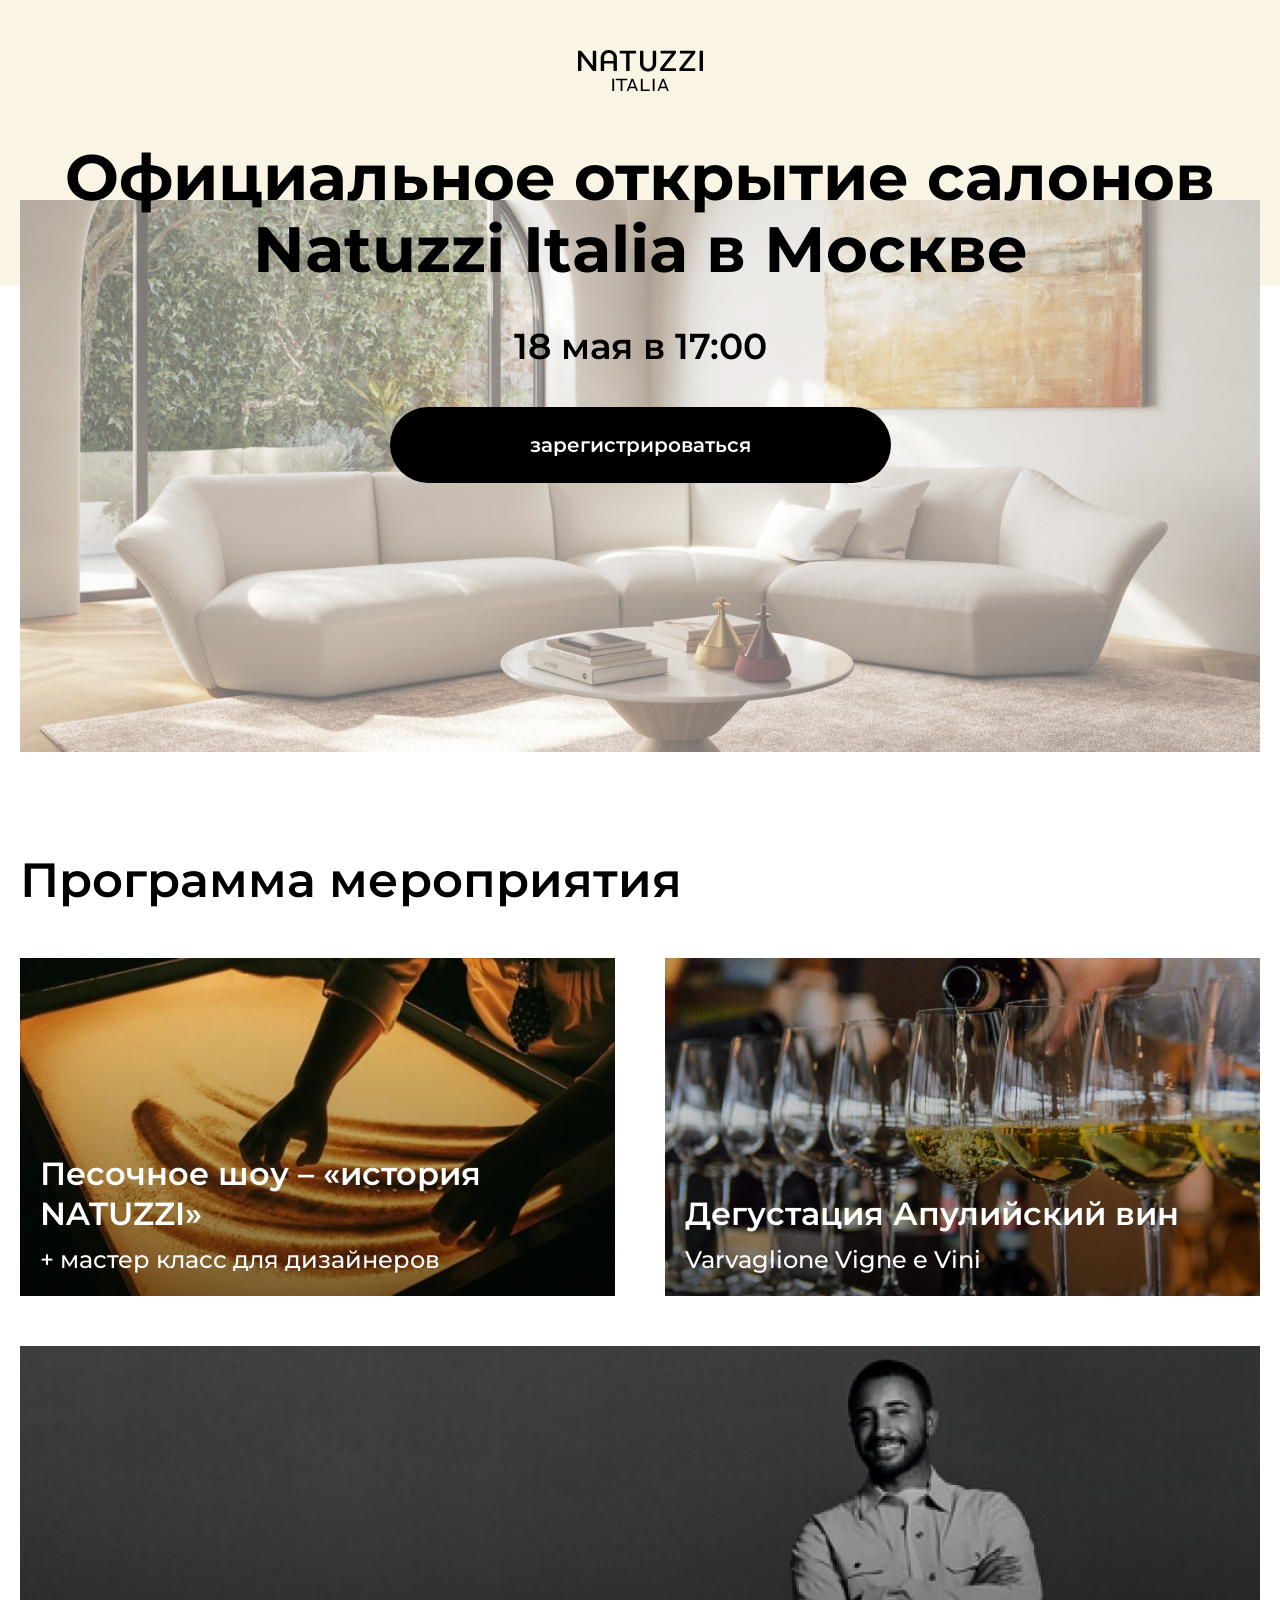
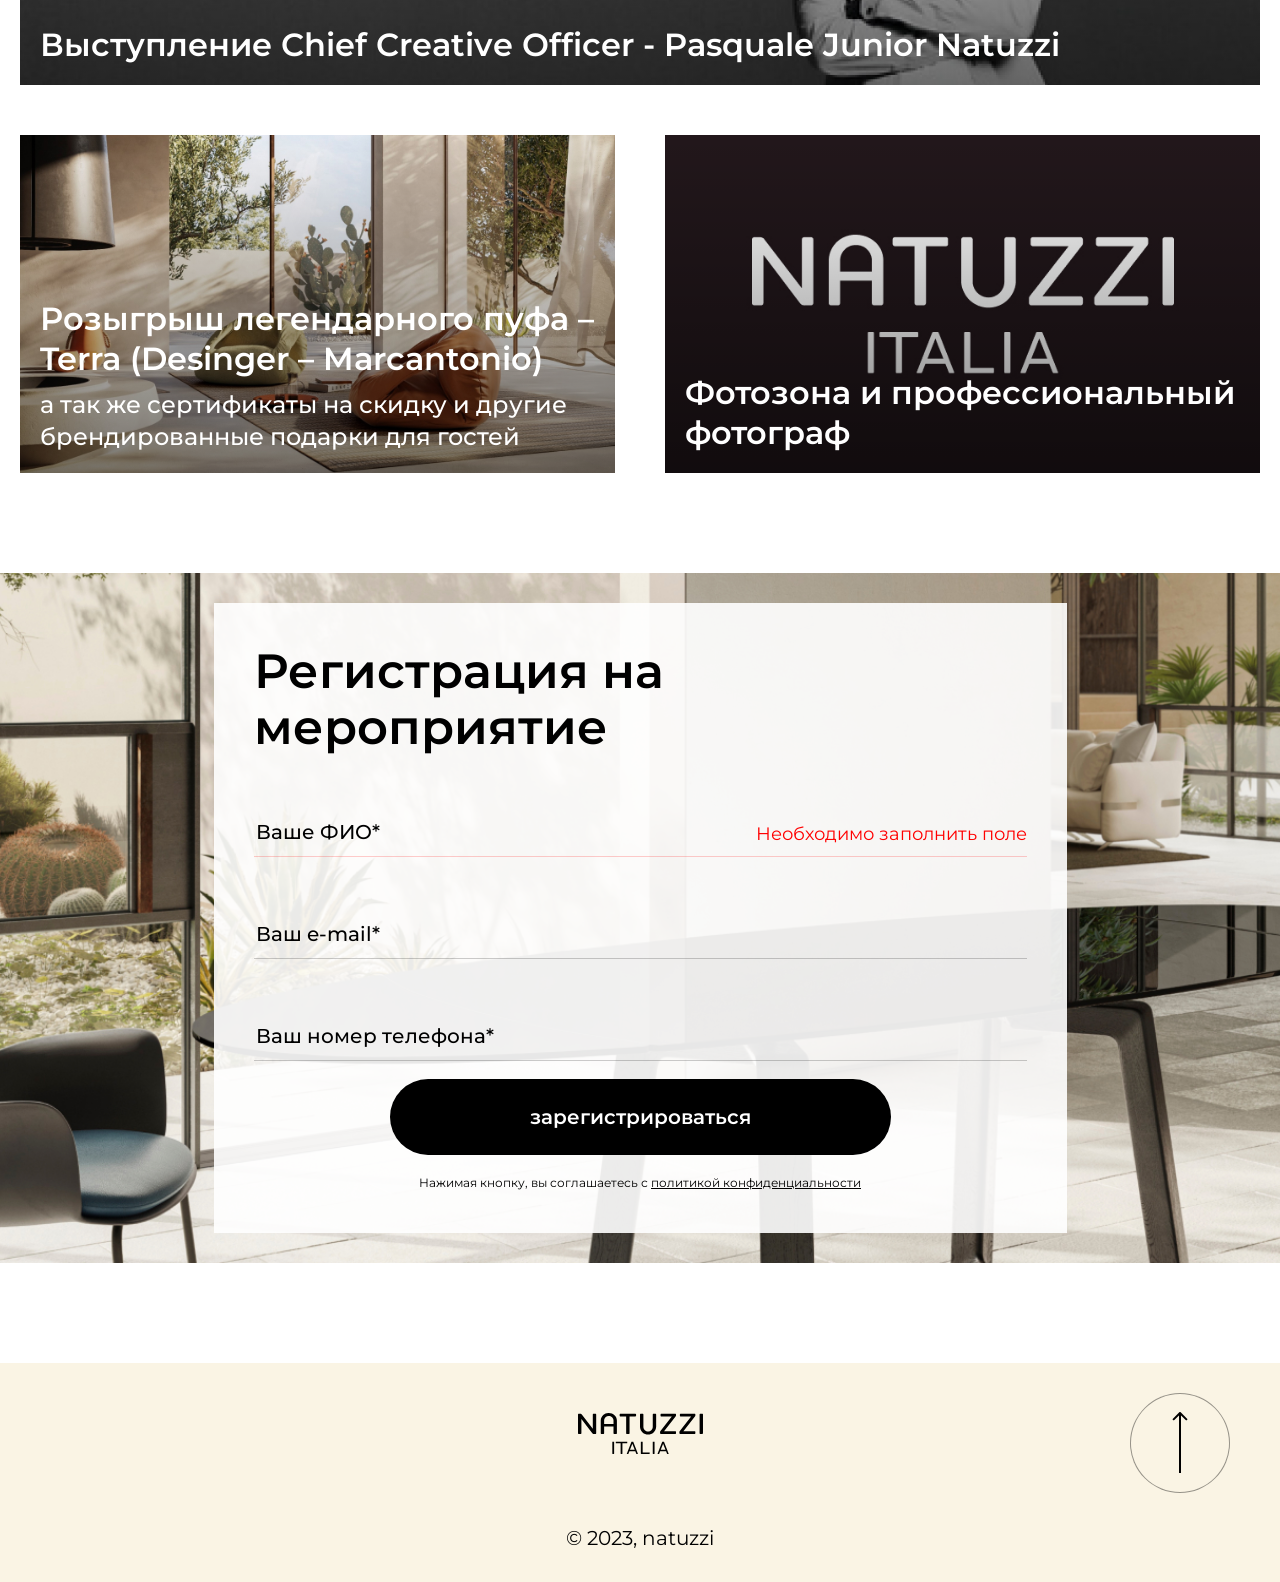
==== index.html @ 68a2ca1e "add new text" ====
<!DOCTYPE html>
<html lang="ru">

<head>
  <meta charset="UTF-8" />
  <meta name="viewport" content="width=device-width, user-scalable=no, viewport-fit=cover" />
  <title>Главная</title>

  <link rel="shortcut icon" href="favicon.ico" type="image/x-icon" />
  <link rel="icon" href="favicon.ico" type="image/x-icon" />

  <link rel="stylesheet" type="text/css" href="fonts/stylesheet.css" />
  <link rel="stylesheet" type="text/css" href="css/micromodal.css" />
  <link rel="stylesheet" type="text/css" href="css/style.css" />
</head>

<body>

  <div class="siteWrapper">

    <header class="header">
      <div class="contianer">
        <div class="header__content">
          <div class="logoWrapper">
            <a href="/"></a>
            <img src="img/logo.svg" alt="logo">
          </div>
        </div>
      </div>
    </header>

    <main class="main">
      <section class="grettings">
        <div class="container">
          <div class="grettings__content">
            <h1 class="grettings__title">Официальное открытие салонов Natuzzi Italia в Москве</h1>
            <span class="grettings__date">18 мая в 17:00</span>
            <a href="#" class="btn grettings__btn" data-custom-open="modal-result">Зарегистрироваться</a>
            <div class="grettings__picture">
              <img src="img/pic-grettings.jpg" alt="">
            </div>
          </div>
        </div>
      </section>

      <section class="program">
        <div class="container">
          <h2 class="section__title">Программа мероприятия</h2>
          <div class="program__list">
            <div class="program__item">
              <div class="program__item__picture">
                <img src="img/pic-program1.jpg" alt="">
              </div>
              <div class="program__item__content">
                <h3 class="program__item__title">Песочное шоу – «история NATUZZI»</h3>
                <p>+ мастер класс для дизайнеров</p>
              </div>
            </div>
            <div class="program__item">
              <div class="program__item__picture">
                <img src="img/pic-program2.jpg" alt="">
              </div>
              <div class="program__item__content">
                <h3 class="program__item__title">Дегустация Апулийский вин</h3>
                <p>Varvaglione Vigne e Vini</p>
              </div>
            </div>
            <div class="program__item program__item_long">
              <div class="program__item__picture">
                <img src="img/pic-program3.jpg" alt="">
              </div>
              <div class="program__item__content">
                <h3 class="program__item__title">Выступление Chief Creative Officer - Pasquale Junior Natuzzi</h3>
              </div>
            </div>
            <div class="program__item">
              <div class="program__item__picture">
                <img src="img/pic-program4.jpg" alt="">
              </div>
              <div class="program__item__content">
                <h3 class="program__item__title">Розыгрыш легендарного пуфа – Terra (Desinger – Marcantonio)</h3>
                <p>а так же сертификаты на скидку и другие брендированные подарки для гостей</p>
              </div>
            </div>
            <div class="program__item">
              <div class="program__item__picture">
                <img src="img/pic-program5.jpg" alt="">
              </div>
              <div class="program__item__content">
                <h3 class="program__item__title">Фотозона и профессиональный фотограф</h3>
              </div>
            </div>
          </div>
        </div>
      </section>

      <section class="registration">
        <div class="container">
          <div class="registration__content">
            <form action="" class="registration__form">
              <h2 class="section__title">Регистрация на мероприятие</h2>
              <div class="inputWrapper inputError">
                <input type="text" placeholder="Ваше ФИО*">
                <span class="error">Необходимо заполнить поле</span>
              </div>
              <div class="inputWrapper">
                <input type="text" placeholder="Ваш e-mail*">
                <span class="error">Необходимо заполнить поле</span>
              </div>
              <div class="inputWrapper">
                <input type="text" placeholder="Ваш номер телефона*" class="input-phone">
                <span class="error">Необходимо заполнить поле</span>
              </div>
              <div class="controls">
                <button class="btn">Зарегистрироваться</button>
              </div>
              <div class="registration__text">
                <span>Нажимая кнопку, вы соглашаетесь с <a class="link">политикой конфиденциальности</a></span>
              </div>
            </form>
          </div>
        </div>
      </section>
    </main>

    <footer class="footer">
      <div class="container">
        <div class="footer__content">
          <div class="logoWrapper">
            <a href="/"></a>
            <img src="img/logo.svg" alt="logo">
          </div>
          <div class="copyRight">
            &copy; 2023, natuzzi
          </div>
        </div>
      </div>
      <button class="btnArrowUp"></button>
    </footer>

    <div class="micromodal-slide modal" id="modal-result" aria-hidden="true">
      <div class="modal__overlay" tabindex="-1" data-micromodal-close="">
        <div class="modal__container" role="dialog" aria-modal="true" aria-labelledby="modal-result-title">
          <button class="modal__close" aria-label="Close modal" data-micromodal-close="">
            <span></span>
            <span></span>
          </button>
          <div class="modal__content" id="modal-result-content" autocomplete="off">
            <div class="modal-result">
              <h2 class="modal-result__caption section__title">Вы успешно зарегистрированы!</h2>
              <div class="modal-result__text">
                <p>Приглашение будет направлено на указанную Вами почту</p>

              </div>
              <a href="#" class="btn">на главную</a>
            </div>
          </div>
        </div>
      </div>
    </div>

  </div>


  <script src="js/jquery-3.6.0.min.js"></script>
  <script src="js/micromodal.min.js"></script>
  <script src="js/jquery.inputmask.min.js"></script>
  <script src="js/script.js"></script>
</body>

</html>
---- fonts/stylesheet.css ----
@font-face {
    font-family: 'Montserrat';
    src: url('Montserrat-Medium.woff2') format('woff2'),
        url('Montserrat-Medium.woff') format('woff');
    font-weight: 500;
    font-style: normal;
    font-display: swap;
}

@font-face {
    font-family: 'Montserrat';
    src: url('Montserrat-Regular.woff2') format('woff2'),
        url('Montserrat-Regular.woff') format('woff');
    font-weight: normal;
    font-style: normal;
    font-display: swap;
}

@font-face {
    font-family: 'Montserrat';
    src: url('Montserrat-SemiBold.woff2') format('woff2'),
        url('Montserrat-SemiBold.woff') format('woff');
    font-weight: 600;
    font-style: normal;
    font-display: swap;
}

@font-face {
    font-family: 'Montserrat';
    src: url('Montserrat-Light.woff2') format('woff2'),
        url('Montserrat-Light.woff') format('woff');
    font-weight: 300;
    font-style: normal;
    font-display: swap;
}

@font-face {
    font-family: 'Montserrat';
    src: url('Montserrat-Bold.woff2') format('woff2'),
        url('Montserrat-Bold.woff') format('woff');
    font-weight: bold;
    font-style: normal;
    font-display: swap;
}
---- css/micromodal.css ----
/**************************\
  Basic Modal Styles
\**************************/

.modal {
  font-family: -apple-system,BlinkMacSystemFont,avenir next,avenir,helvetica neue,helvetica,ubuntu,roboto,noto,segoe ui,arial,sans-serif;
}

.modal__overlay {
  position: fixed;
  top: 0;
  left: 0;
  right: 0;
  bottom: 0;
  background: rgba(0,0,0,0.6);
  display: flex;
  justify-content: center;
  align-items: center;
}

.modal__container {
  background-color: #fff;
  padding: 30px;
  max-width: 500px;
  max-height: 100vh;
  border-radius: 4px;
  overflow-y: auto;
  box-sizing: border-box;
}

.modal__header {
  display: flex;
  justify-content: space-between;
  align-items: center;
}

.modal__title {
  margin-top: 0;
  margin-bottom: 0;
  font-weight: 600;
  font-size: 1.25rem;
  line-height: 1.25;
  color: #00449e;
  box-sizing: border-box;
}

.modal__close {
  background: transparent;
  border: 0;
}

.modal__header .modal__close:before { content: "\2715"; }

.modal__content {
  margin-top: 2rem;
  margin-bottom: 2rem;
  line-height: 1.5;
  color: rgba(0,0,0,.8);
}

.modal__btn {
  font-size: .875rem;
  padding-left: 1rem;
  padding-right: 1rem;
  padding-top: .5rem;
  padding-bottom: .5rem;
  background-color: #e6e6e6;
  color: rgba(0,0,0,.8);
  border-radius: .25rem;
  border-style: none;
  border-width: 0;
  cursor: pointer;
  -webkit-appearance: button;
  text-transform: none;
  overflow: visible;
  line-height: 1.15;
  margin: 0;
  will-change: transform;
  -moz-osx-font-smoothing: grayscale;
  -webkit-backface-visibility: hidden;
  backface-visibility: hidden;
  -webkit-transform: translateZ(0);
  transform: translateZ(0);
  transition: -webkit-transform .25s ease-out;
  transition: transform .25s ease-out;
  transition: transform .25s ease-out,-webkit-transform .25s ease-out;
}

.modal__btn:focus, .modal__btn:hover {
  -webkit-transform: scale(1.05);
  transform: scale(1.05);
}

.modal__btn-primary {
  background-color: #00449e;
  color: #fff;
}



/**************************\
  Demo Animation Style
\**************************/
@keyframes mmfadeIn {
    from { opacity: 0; }
      to { opacity: 1; }
}

@keyframes mmfadeOut {
    from { opacity: 1; }
      to { opacity: 0; }
}

@keyframes mmslideIn {
  from { transform: translateY(15%); }
    to { transform: translateY(0); }
}

@keyframes mmslideOut {
    from { transform: translateY(0); }
    to { transform: translateY(-10%); }
}

.micromodal-slide {
  display: none;
}

.micromodal-slide.is-open {
  display: block;
}

.micromodal-slide[aria-hidden="false"] .modal__overlay {
  animation: mmfadeIn .3s cubic-bezier(0.0, 0.0, 0.2, 1);
}

.micromodal-slide[aria-hidden="false"] .modal__container {
  animation: mmslideIn .3s cubic-bezier(0, 0, .2, 1);
}

.micromodal-slide[aria-hidden="true"] .modal__overlay {
  animation: mmfadeOut .3s cubic-bezier(0.0, 0.0, 0.2, 1);
}

.micromodal-slide[aria-hidden="true"] .modal__container {
  animation: mmslideOut .3s cubic-bezier(0, 0, .2, 1);
}

.micromodal-slide .modal__container,
.micromodal-slide .modal__overlay {
  will-change: transform;
}
---- css/style.css ----
*,
*:before,
*:after {
  -webkit-box-sizing: border-box;
  -moz-box-sizing: border-box;
  box-sizing: border-box;
  -webkit-text-size-adjust: 100%;
  -moz-text-size-adjust: 100%;
  -ms-text-size-adjust: 100%;
}

html {
  padding: env(safe-area-inset);
}

html,
body {
  -webkit-box-sizing: border-box;
  -moz-box-sizing: border-box;
  box-sizing: border-box;
  height: 100%;
  -webkit-text-size-adjust: 100%;
  -moz-text-size-adjust: 100%;
  -ms-text-size-adjust: 100%;
  scroll-behavior: smooth;
  margin: 0 auto !important;
}

body {
  margin: 0 auto;
  padding: 0px;
  -webkit-outline: none;
  outline: none;
  position: relative;
  min-width: 320px;
  max-height: 1000000px;
  min-height: 100vh;
  text-decoration-skip: objects;
  -webkit-font-smoothing: antialiased;
  -webkit-tap-highlight-color: transparent;
}

:focus,
:active,
:hover,
:link {
  -webkit-tap-highlight-color: rgba(0, 0, 0, 0) !important;
  -webkit-focus-ring-color: rgba(0, 0, 0, 0) !important;
  -webkit-outline: none;
  outline: none;
}

ul,
ol {
  list-style-position: inside;
  list-style-type: none;
  padding: 0;
  margin: 0;
  text-align: left;
}

li {
  height: auto;
}

h1,
h2,
h3,
h4,
h5,
h6,
p {
  margin: 0;
}

iframe {
  display: block;
  border: none;
}

img {
  display: block;
  border: none;
  max-width: 100%;
}

textarea {
  white-space: pre-wrap;
  resize: none;
}

button,
select {
  display: block;
  padding: 0;
  border: none;
  -webkit-border-radius: 0;
  -moz-border-radius: 0;
  -ms-border-radius: 0;
  border-radius: 0;
  font-family: inherit;
  background-color: transparent;
  -webkit-appearance: none;
  -moz-appearance: none;
  appearance: none;
  -webkit-box-shadow: none;
  -moz-box-shadow: none;
  box-shadow: none;
  text-transform: none;
}

button {
  width: auto;
  cursor: pointer;
}

button::-moz-focus-inner,
[type=button]::-moz-focus-inner,
[type=reset]::-moz-focus-inner,
[type=submit]::-moz-focus-inner {
  border: none;
  padding: 0;
}

[type=search],
button:-moz-focusring,
[type=button]:-moz-focusring,
[type=reset]:-moz-focusring,
[type=submit]:-moz-focusring {
  -webkit-outline: none;
  outline: none;
}

[type=search]::-webkit-search-decoration,
::-webkit-file-upload-button {
  -webkit-appearance: none;
  -moz-appearance: none;
  appearance: none;
}

[hidden],
::-ms-clear,
area {
  display: none;
}

fieldset {
  border: none;
  margin: 0;
  padding: 0;
}

legend {
  display: block;
  padding: 0;
}

menu,
dir {
  list-style: none;
  margin: 0;
  padding: 0;
}

::-webkit-input-placeholder {
  color: inherit;
}

:-ms-input-placeholder {
  color: inherit;
}

::-moz-input-placeholder {
  color: inherit;
}

::-moz-placeholder {
  color: inherit;
}

:-moz-placeholder {
  color: inherit;
}

a {
  background-color: transparent;
  color: inherit;
  text-decoration: none;
  -webkit-outline: none;
  outline: none;
}

[type=date]::-webkit-inner-spin-button {
  display: none;
}

[type=date]::-webkit-calendar-picker-indicator {
  opacity: 0;
}

body {
  font-family: "Montserrat";
}

.container {
  width: 100%;
  max-width: 1460px;
  margin: 0px auto;
}

label,
textarea,
input {
  font-family: "Montserrat";
}

.siteWrapper {
  overflow: hidden;
  display: flex;
  flex-direction: column;
  min-height: 100vh;
}
.siteWrapper .footer {
  margin-top: auto;
}

.main + .footer {
  margin-top: 100px;
}

.logoWrapper {
  position: relative;
  position: relative;
  z-index: 1;
  -webkit-transition: all 0.3s;
  -moz-transition: all 0.3s;
  -o-transition: all 0.3s;
  transition: all 0.3s;
}
.logoWrapper > a {
  display: block;
  position: absolute;
  left: 0;
  top: 0;
  width: 100%;
  height: 100%;
  z-index: 7;
  overflow: hidden;
  text-indent: 200%;
  white-space: nowrap;
}
.logoWrapper > a {
  z-index: auto;
}

.section__title {
  font-weight: 600;
  font-size: 48px;
  line-height: 56px;
  color: #000;
  display: block;
}

.inputWrapper {
  position: relative;
}
.inputWrapper.inputError input {
  border-color: rgba(255, 0, 0, 0.2);
}
.inputWrapper.inputError .error {
  opacity: 1;
  pointer-events: all;
  display: block;
}
.inputWrapper input {
  font-weight: 500;
  font-size: 20px;
  line-height: 28px;
  color: #000;
  background: transparent;
  border: 0;
  border-bottom: 1px solid rgba(0, 0, 0, 0.2);
  width: 100%;
  -webkit-transition: border 0.3s;
  -moz-transition: border 0.3s;
  -o-transition: border 0.3s;
  transition: border 0.3s;
}
.inputWrapper input::placeholder {
  opacity: 1;
}
.inputWrapper input {
  height: 48px;
}
.inputWrapper input:focus {
  border-bottom-color: #000;
}
.inputWrapper .error {
  font-weight: 400;
  font-size: 18px;
  line-height: 24px;
  color: #ff0000;
  position: absolute;
  right: 0;
  top: calc(50% - 15px);
  pointer-events: none;
  display: none;
  top: calc(50% - 11px);
}

.link {
  font-weight: 400;
  font-size: 12px;
  line-height: 20px;
  cursor: pointer;
  color: #000;
  text-decoration: underline;
  -webkit-transition: text-decoration 0.3s;
  -moz-transition: text-decoration 0.3s;
  -o-transition: text-decoration 0.3s;
  transition: text-decoration 0.3s;
}
.link:hover {
  text-decoration-color: transparent;
}

.btnArrowUp {
  position: absolute;
  right: 50px;
  top: 30px;
  width: 100px;
  height: 100px;
  -webkit-border-radius: 50%;
  -moz-border-radius: 50%;
  -ms-border-radius: 50%;
  border-radius: 50%;
  -webkit-transition: all 0.3s;
  -moz-transition: all 0.3s;
  -o-transition: all 0.3s;
  transition: all 0.3s;
  background-image: url("../img/arrow-up.svg");
  background-position: center;
  background-repeat: no-repeat;
  border: solid 1px rgba(0, 0, 0, 0.4);
  z-index: 5;
  display: flex;
  align-items: center;
  justify-content: center;
}
.btnArrowUp:hover {
  border-color: #000;
}

.modal {
  font-family: "Montserrat";
  display: none;
  width: 100%;
}

.modal.is-open {
  display: block;
  z-index: 15;
  position: fixed;
}

.modal__container {
  overflow: auto;
  background: transparent;
  padding: 0;
  margin: 0;
  width: 100%;
  max-width: 100%;
  padding: 50px 0;
  max-width: 916px;
}

.modal__content {
  padding: 0;
  margin: 0;
}

.modal__close {
  width: 25px;
  height: 25px;
  position: absolute;
  right: 44px;
  top: 93px;
  display: block;
  -webkit-transition: all 0.3s;
  -moz-transition: all 0.3s;
  -o-transition: all 0.3s;
  transition: all 0.3s;
}
.modal__close span {
  position: relative;
  display: block;
  width: 100%;
  height: 2px;
  background-color: #333333;
  -moz-transform: rotate(45deg);
  -ms-transform: rotate(45deg);
  -webkit-transform: rotate(45deg);
  -o-transform: rotate(45deg);
  transform: rotate(45deg);
}
.modal__close span:nth-child(2) {
  -moz-transform: rotate(-45deg);
  -ms-transform: rotate(-45deg);
  -webkit-transform: rotate(-45deg);
  -o-transform: rotate(-45deg);
  transform: rotate(-45deg);
  top: -2px;
}
.modal-result {
  width: 100%;
  background-color: #fff;
  padding: 112px 40px 40px;
  display: flex;
  align-items: center;
  justify-content: center;
  flex-direction: column;
}
.modal-result__caption + * {
  margin-top: 40px;
}
.modal-result__text {
  font-weight: 500;
  font-size: 20px;
  line-height: 28px;
  color: #000;
}
.modal-result .btn {
  margin-top: 40px;
  min-width: 402px;
}

.btn {
  display: inline-block;
  font-weight: 600;
  font-size: 20px;
  line-height: 28px;
  color: #fff;
  padding: 24px 5px;
  -webkit-border-radius: 76px;
  -moz-border-radius: 76px;
  -ms-border-radius: 76px;
  border-radius: 76px;
  -webkit-transition: background-color 0.3s;
  -moz-transition: background-color 0.3s;
  -o-transition: background-color 0.3s;
  transition: background-color 0.3s;
  background-color: #000;
  min-width: 501px;
  text-align: center;
  text-transform: lowercase;
}
.btn:hover {
  background-color: #414141;
}

.header {
  position: relative;
}
.header::before {
  content: "";
  position: absolute;
  -webkit-transition: all 0.3s;
  -moz-transition: all 0.3s;
  -o-transition: all 0.3s;
  transition: all 0.3s;
  width: 100%;
  height: 286px;
  background-color: #faf4e4;
  z-index: -1;
  pointer-events: none;
}

.header__content {
  display: flex;
  justify-content: center;
  padding: 50px 0;
}

.footer {
  background-color: #faf4e4;
  position: relative;
}

.footer__content {
  padding: 50px 0 30px;
  text-align: center;
  display: flex;
  flex-direction: column;
  justify-content: center;
  align-items: center;
}
.copyRight {
  font-weight: 400;
  font-size: 20px;
  line-height: 28px;
  color: #000;
  margin-top: 70px;
}

.grettings {
  width: 100%;
}
.grettings__content {
  position: relative;
  text-align: center;
}
.grettings__title {
  font-weight: 700;
  font-size: 64px;
  line-height: 72px;
  color: #000;
  display: block;
  max-width: 1150px;
  margin-left: auto;
  margin-right: auto;
}
.grettings__date {
  font-weight: 600;
  font-size: 36px;
  line-height: 42px;
  text-transform: lowercase;
  color: #000;
  display: block;
  margin-top: 40px;
}
.grettings__btn {
  margin-top: 40px;
}
.grettings__picture {
  position: relative;
  padding-top: 44.5205479452%;
  z-index: -1;
  top: 0;
  left: 0;
  width: 100%;
  margin-top: -283px;
}
.grettings__picture::before {
  content: "";
  position: absolute;
  -webkit-transition: all 0.3s;
  -moz-transition: all 0.3s;
  -o-transition: all 0.3s;
  transition: all 0.3s;
  background-color: rgba(255, 255, 255, 0.4);
  width: 100%;
  height: 100%;
  pointer-events: none;
  top: 0;
  left: 0;
  z-index: 1;
}
.grettings__picture img {
  position: absolute;
  left: 0;
  top: 0;
  width: 100%;
  height: 100%;
  object-fit: cover;
}

.program {
  padding: 100px 0;
}
.program__list {
  display: grid;
  grid-template-columns: repeat(2, 1fr);
  gap: 50px;
  margin-top: 50px;
}
.program__item {
  display: grid;
}
.program__item_long {
  grid-column: 1/3;
}
.program__item_long .program__item__picture {
  padding-top: 27.397260274%;
}
.program__item__content {
  font-weight: 500;
  font-size: 24px;
  line-height: 32px;
  color: #fff;
  grid-column: 1/3;
  grid-row: 2/3;
  padding: 20px;
  position: relative;
  z-index: 2;
}
.program__item__title {
  font-weight: 600;
  font-size: 32px;
  line-height: 40px;
  color: #fff;
}
.program__item__title + * {
  margin-top: 10px;
}
.program__item__picture {
  position: relative;
  padding-top: 56.7375886525%;
  grid-column: 1/3;
  grid-row: 1/3;
}
.program__item__picture::before {
  content: "";
  position: absolute;
  -webkit-transition: all 0.3s;
  -moz-transition: all 0.3s;
  -o-transition: all 0.3s;
  transition: all 0.3s;
  width: 100%;
  height: 100%;
  pointer-events: none;
  background: linear-gradient(360deg, rgba(0, 0, 0, 0.5) 0%, rgba(0, 0, 0, 0) 100%);
  top: 0;
  left: 0;
}
.program__item__picture img {
  position: absolute;
  left: 0;
  top: 0;
  width: 100%;
  height: 100%;
  object-fit: cover;
  z-index: -1;
}

.registration {
  background-image: url("../img/reg-back.jpg");
  background-position: center;
  background-repeat: no-repeat;
  background-size: cover;
}
.registration__content {
  display: flex;
  justify-content: center;
  padding: 30px 0;
}
.registration__form {
  max-width: 853px;
  background-color: rgba(255, 255, 255, 0.9);
  padding: 40px;
}
.registration__text {
  text-align: center;
  font-weight: 400;
  font-size: 12px;
  line-height: 20px;
  margin-top: 18px;
}
.registration .controls {
  margin-top: 18px;
}
.registration .inputWrapper {
  margin-top: 54px;
}
.registration .controls {
  display: flex;
  justify-content: center;
}

@media (max-width: 1499px) {
  .container {
    padding: 0 20px;
  }
}
@media (max-width: 1199px) {
  .header::before {
    height: 160px;
  }
  .header .logoWrapper {
    width: 100px;
  }
  .header__content {
    padding: 30px 0 17px;
  }
  .grettings__title {
    font-size: 42px;
    line-height: 50px;
    max-width: 800px;
  }
  .grettings__date {
    font-size: 32px;
    line-height: 36px;
  }
  .grettings__picture {
    margin-top: -247px;
  }
  .program {
    padding: 50px 0;
  }
  .program__list {
    margin-top: 20px;
    gap: 20px;
  }
  .program__item__content {
    font-size: 18px;
    line-height: 24px;
  }
  .program__item__title {
    font-size: 24px;
    line-height: 32px;
  }
  .registration__form {
    padding: 20px;
    max-width: 556px;
  }
  .registration__content {
    padding: 20px 0;
  }
  .registration .inputWrapper {
    margin-top: 27px;
  }
  .btn {
    font-size: 18px;
    line-height: 24px;
    min-width: 479px;
  }
  .section__title {
    font-size: 32px;
    line-height: 36px;
  }
  .inputWrapper input {
    font-size: 16px;
    line-height: 22px;
    height: 42px;
  }
  .inputWrapper .error {
    font-size: 14px;
    line-height: 20px;
  }
  .main + .footer {
    margin-top: 50px;
  }
  .btnArrowUp {
    width: 80px;
    height: 80px;
    right: 20px;
    top: 32px;
    background-image: url("../img/arrow-up-1024.svg");
  }
  .modal__container {
    max-width: 598px;
  }
  .modal-result {
    padding: 72px 20px 20px;
  }
  .modal-result__caption + * {
    margin-top: 20px;
  }
  .modal-result__text {
    font-size: 16px;
    line-height: 22px;
  }
  .modal-result .btn {
    margin-top: 20px;
    min-width: 390px;
  }
  .modal__close {
    right: 20px;
    top: 70px;
  }
}
@media (max-width: 991px) {
  .container {
    padding: 0 15px;
  }
  .header__content {
    padding: 20px 0 17px;
  }
  .grettings__title {
    font-size: 36px;
    line-height: 42px;
    max-width: 630px;
  }
  .grettings__date {
    font-size: 24px;
    line-height: 32px;
    margin-top: 24px;
  }
  .grettings__btn {
    margin-top: 20px;
  }
  .grettings__picture {
    margin-top: -176px;
  }
  .program {
    padding: 30px 0;
    font-size: 16px;
    line-height: 22px;
  }
  .program__list {
    gap: 10px;
  }
  .program__item_long .program__item__picture {
    padding-top: 27.1002710027%;
  }
  .program__item__content {
    font-size: 16px;
    line-height: 22px;
  }
  .program__item__title {
    font-size: 18px;
    line-height: 24px;
  }
  .program__item__title + * {
    margin-top: 5px;
  }
  .program__item__picture {
    padding-top: 54.9450549451%;
  }
  .registration__content {
    padding: 29px 0;
  }
  .registration__form {
    max-width: 479px;
    padding: 20px 29px;
  }
  .registration__text {
    margin-top: 10px;
  }
  .registration .section__title {
    text-align: center;
  }
  .registration .inputWrapper {
    margin-top: 26px;
  }
  .registration .controls {
    margin-top: 21px;
  }
  .footer__content {
    padding: 30px 0 30px;
  }
  .section__title {
    font-size: 24px;
    line-height: 32px;
  }
  .btn {
    min-width: 417px;
    font-size: 16px;
    line-height: 22px;
    padding: 16px 5px;
  }
  .inputWrapper input {
    font-size: 14px;
    line-height: 20px;
    height: 40px;
  }
  .inputWrapper .error {
    font-size: 12px;
    line-height: 18px;
    top: calc(50% - 10px);
  }
  .logoWrapper {
    width: 100px;
  }
  .main + .footer {
    margin-top: 30px;
  }
  .copyRight {
    font-size: 18px;
    line-height: 24px;
    margin-top: 53px;
  }
  .btnArrowUp {
    width: 60px;
    height: 60px;
    background-image: url("../img/arrow-up-768.svg");
    right: 15px;
    top: 20px;
  }
  .modal-result {
    padding: 64px 20px 20px;
  }
  .modal-result__text {
    font-size: 14px;
    line-height: 20px;
  }
  .modal-result .btn {
    min-width: 337px;
  }
  .modal__container {
    max-width: 478px;
  }
  .modal__close {
    width: 15px;
    height: 15px;
  }
}
@media (max-width: 767px) {
  .header__content {
    padding: 15px 0 17px;
  }
  .grettings__title {
    font-size: 24px;
    line-height: 32px;
    max-width: 290px;
  }
  .grettings__date {
    font-size: 18px;
    line-height: 24px;
    margin-top: 10px;
  }
  .grettings__btn {
    margin-top: 14px;
  }
  .grettings__picture {
    padding-top: 75.5%;
    margin-top: -205px;
  }
  .program__list {
    grid-template-columns: 1fr;
    gap: 10px;
    margin-top: 17px;
  }
  .program__item_long {
    grid-column: 1/2;
  }
  .program__item__content {
    padding: 10px;
    font-size: 14px;
    line-height: 20px;
  }
  .program__item__title {
    font-size: 16px;
    line-height: 22px;
  }
  .program__item__title + * {
    margin-top: 2px;
  }
  .program__item__picture {
    padding-top: 68.9655172414% !important;
  }
  .registration__content {
    padding: 14px 0;
  }
  .registration__form {
    padding: 15px 9px;
  }
  .registration__text {
    margin-top: 5px;
    text-align: left;
  }
  .registration .inputWrapper {
    margin-top: 21px;
  }
  .registration .controls {
    margin-top: 30px;
  }
  .footer__content {
    padding: 20px 0;
  }
  .section__title {
    font-size: 18px;
    line-height: 24px;
  }
  .inputWrapper input {
    font-size: 12px;
    line-height: 18px;
    height: 38px;
  }
  .inputWrapper .error {
    font-size: 10px;
    line-height: 15px;
    top: 100%;
    right: auto;
    left: 0;
  }
  .btn {
    font-size: 14px;
    line-height: 20px;
    max-width: 270px;
    min-width: inherit;
    width: 100%;
  }
  .copyRight {
    font-size: 16px;
    line-height: 22px;
    margin-top: 43px;
  }
  .btnArrowUp {
    width: 40px;
    height: 40px;
    background-image: url("../img/arrow-up-320.svg");
    top: 16px;
  }
  .modal__container {
    max-width: 100%;
    padding: 20px 15px;
  }
  .modal-result {
    padding: 54px 15px 15px;
    text-align: center;
  }
  .modal-result__caption + * {
    margin-top: 15px;
  }
  .modal-result__text {
    font-size: 12px;
    line-height: 18px;
  }
  .modal-result .btn {
    min-width: 270px;
    margin-top: 15px;
  }
  .modal__close {
    right: 25px;
    top: 35px;
  }
}

/*# sourceMappingURL=style.css.map */
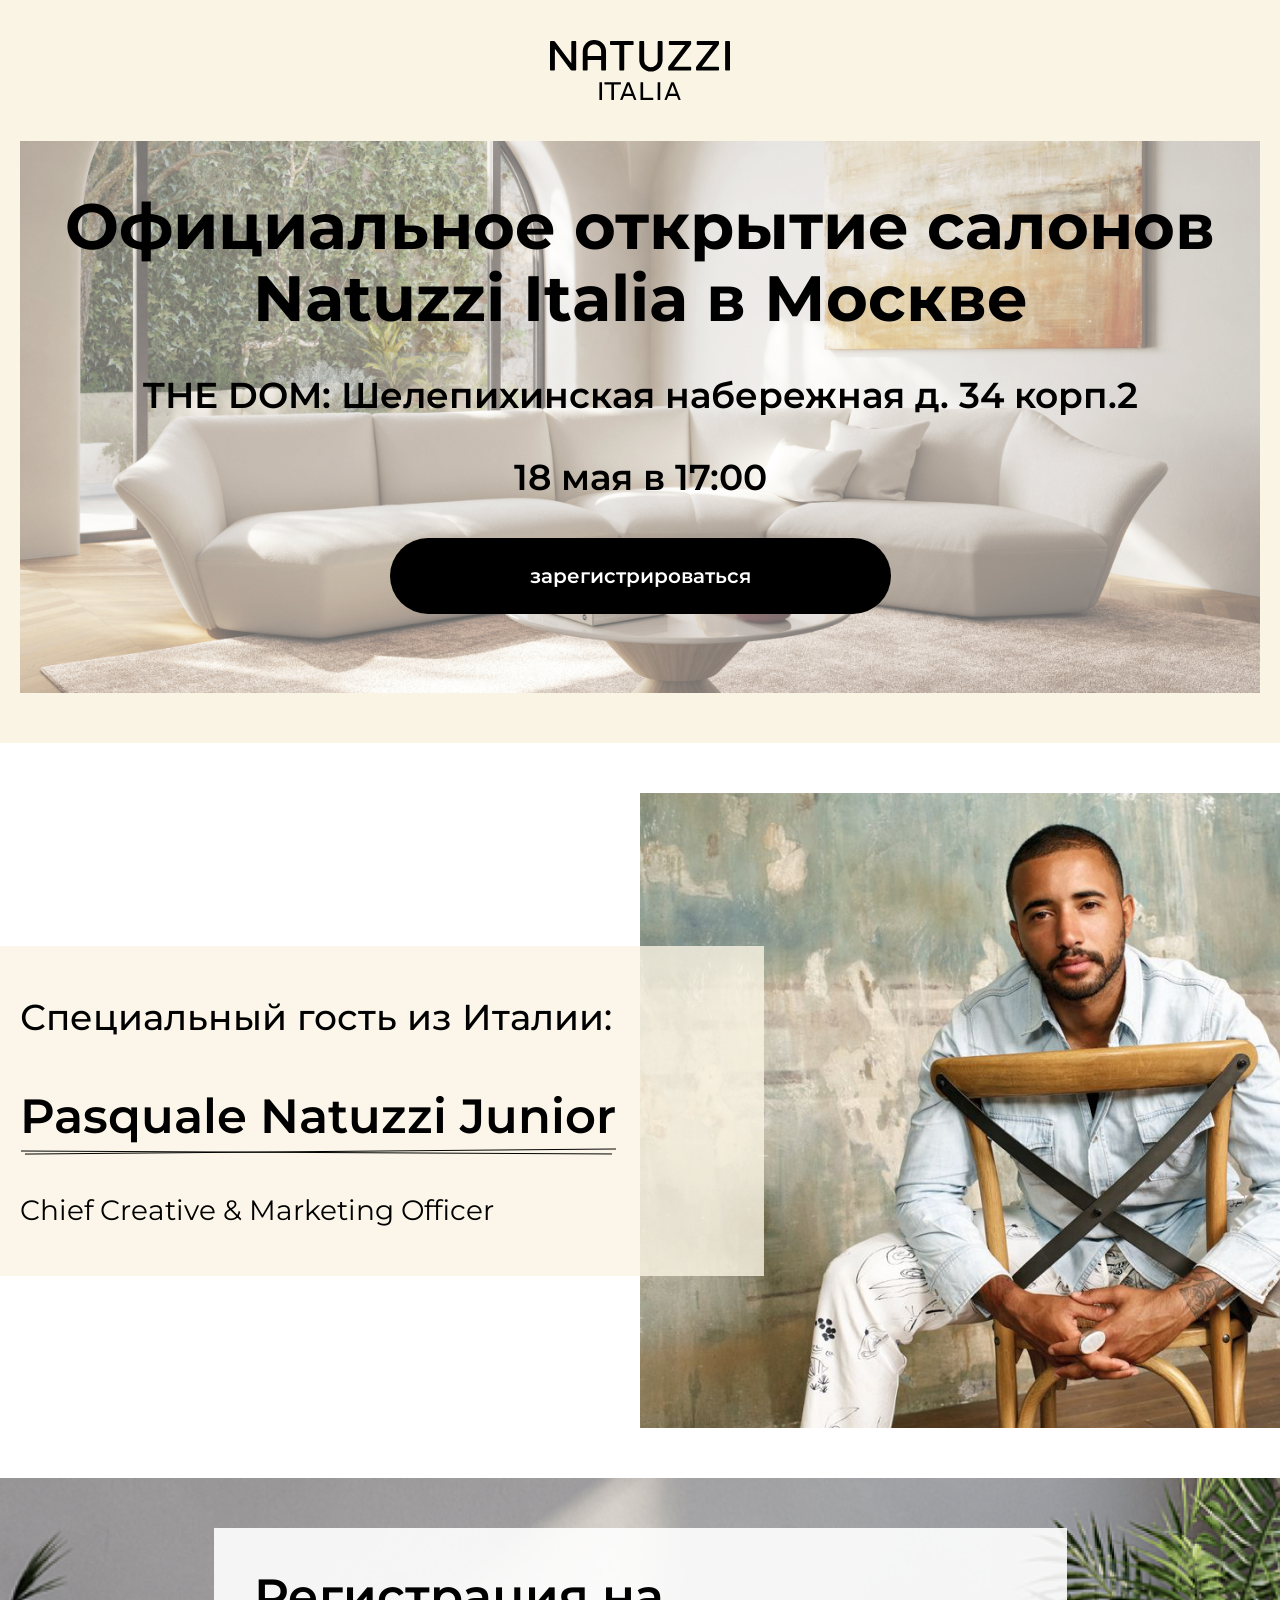
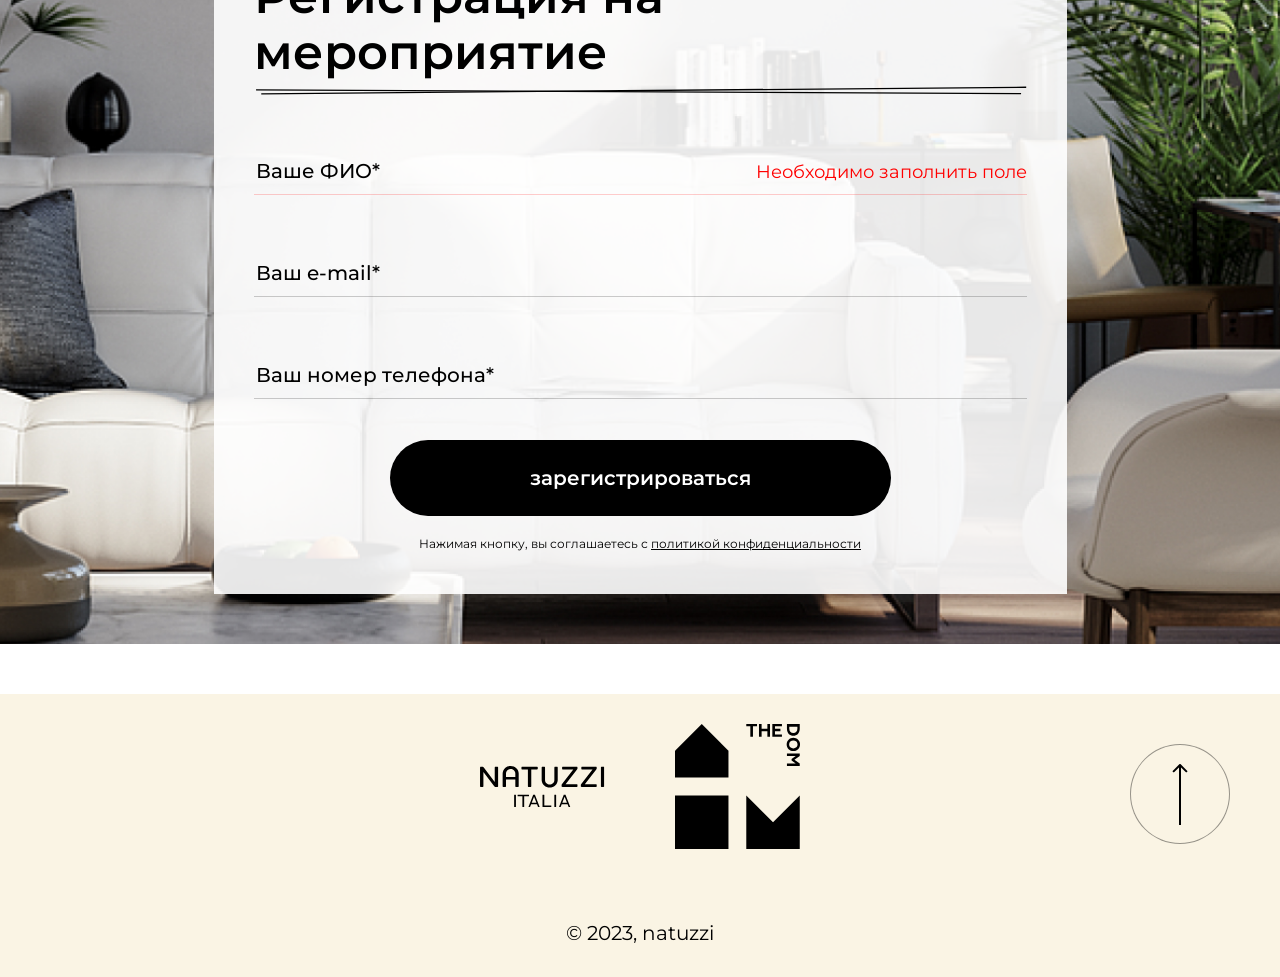
==== commit 5849f8bf: "delete program" ====
--- a/index.html
+++ b/index.html
@@ -34,8 +34,9 @@
         <div class="container">
           <div class="grettings__content">
             <h1 class="grettings__title">Официальное открытие салонов Natuzzi Italia в Москве</h1>
+            <h1 class="grettings__adress">TНЕ DOM: Шелепихинская набережная д. 34 корп.2</h1>
             <span class="grettings__date">18 мая в 17:00</span>
-            <a href="#" class="btn grettings__btn" data-custom-open="modal-result">Зарегистрироваться</a>
+            <a href="#registration" class="btn grettings__btn">Зарегистрироваться</a>
             <div class="grettings__picture">
               <img src="img/pic-grettings.jpg" alt="">
             </div>
@@ -43,7 +44,22 @@
         </div>
       </section>
 
-      <section class="program">
+      <section class="specialQuest">
+        <div class="container">
+          <div class="specialQuest__inner">
+            <div class="specialQuest__content">
+              <span class="specialQuest__title">Специальный гость из Италии:</span>
+              <span class="specialQuest__name">Pasquale Natuzzi Junior</span>
+              <span class="specialQuest__desc">Chief Creative & Marketing Officer</span>
+            </div>
+            <div class="specialQuest__picture">
+              <img src="img/pic-special.jpg" alt="">
+            </div>
+          </div>
+        </div>
+      </section>
+
+      <!-- <section class="program">
         <div class="container">
           <h2 class="section__title">Программа мероприятия</h2>
           <div class="program__list">
@@ -92,9 +108,9 @@
             </div>
           </div>
         </div>
-      </section>
+      </section> -->
 
-      <section class="registration">
+      <section class="registration" id="registration">
         <div class="container">
           <div class="registration__content">
             <form action="" class="registration__form">
@@ -112,10 +128,11 @@
                 <span class="error">Необходимо заполнить поле</span>
               </div>
               <div class="controls">
-                <button class="btn">Зарегистрироваться</button>
+                <button type="submit" class="btn">Зарегистрироваться</button>
               </div>
               <div class="registration__text">
-                <span>Нажимая кнопку, вы соглашаетесь с <a class="link">политикой конфиденциальности</a></span>
+                <span>Нажимая кнопку, вы соглашаетесь с <a class="link" data-custom-open="modal-result">политикой
+                    конфиденциальности</a></span>
               </div>
             </form>
           </div>
@@ -129,6 +146,10 @@
           <div class="logoWrapper">
             <a href="/"></a>
             <img src="img/logo.svg" alt="logo">
+          </div>
+          <div class="logoWrapper">
+            <a href="/"></a>
+            <img src="img/logo2.svg" alt="logo">
           </div>
           <div class="copyRight">
             &copy; 2023, natuzzi
@@ -152,7 +173,7 @@
                 <p>Приглашение будет направлено на указанную Вами почту</p>
 
               </div>
-              <a href="#" class="btn">на главную</a>
+              <a href="#" class="btn" aria-label="Close modal" data-micromodal-close="">Закрыть</a>
             </div>
           </div>
         </div>
--- a/css/style.css
+++ b/css/style.css
@@ -225,7 +225,7 @@
 }
 
 .main + .footer {
-  margin-top: 100px;
+  margin-top: 50px;
 }
 
 .logoWrapper {
@@ -285,6 +285,13 @@
   -moz-transition: border 0.3s;
   -o-transition: border 0.3s;
   transition: border 0.3s;
+  -webkit-border-radius: 0;
+  -moz-border-radius: 0;
+  -ms-border-radius: 0;
+  border-radius: 0;
+  -webkit-appearance: none;
+  -moz-appearance: none;
+  appearance: none;
 }
 .inputWrapper input::placeholder {
   opacity: 1;
@@ -327,7 +334,7 @@
 .btnArrowUp {
   position: absolute;
   right: 50px;
-  top: 30px;
+  top: 50px;
   width: 100px;
   height: 100px;
   -webkit-border-radius: 50%;
@@ -460,25 +467,13 @@
 
 .header {
   position: relative;
-}
-.header::before {
-  content: "";
-  position: absolute;
-  -webkit-transition: all 0.3s;
-  -moz-transition: all 0.3s;
-  -o-transition: all 0.3s;
-  transition: all 0.3s;
-  width: 100%;
-  height: 286px;
-  background-color: #faf4e4;
-  z-index: -1;
-  pointer-events: none;
+  margin-bottom: -140px;
 }
 
 .header__content {
   display: flex;
   justify-content: center;
-  padding: 50px 0;
+  padding: 40px 0;
 }
 
 .footer {
@@ -487,14 +482,22 @@
 }
 
 .footer__content {
-  padding: 50px 0 30px;
+  padding: 30px 0 30px;
   text-align: center;
   display: flex;
-  flex-direction: column;
+  flex-wrap: wrap;
   justify-content: center;
   align-items: center;
 }
+.footer__content .logoWrapper {
+  width: 125px;
+}
+.footer__content .logoWrapper + .logoWrapper {
+  margin-left: 70px;
+}
+
 .copyRight {
+  width: 100%;
   font-weight: 400;
   font-size: 20px;
   line-height: 28px;
@@ -504,10 +507,14 @@
 
 .grettings {
   width: 100%;
+  background-color: #faf4e4;
+  padding-top: 190px;
+  padding-bottom: 50px;
 }
 .grettings__content {
   position: relative;
   text-align: center;
+  z-index: 2;
 }
 .grettings__title {
   font-weight: 700;
@@ -528,6 +535,13 @@
   display: block;
   margin-top: 40px;
 }
+.grettings__adress {
+  font-weight: 600;
+  font-size: 36px;
+  line-height: 42px;
+  color: #000;
+  margin-top: 40px;
+}
 .grettings__btn {
   margin-top: 40px;
 }
@@ -538,7 +552,7 @@
   top: 0;
   left: 0;
   width: 100%;
-  margin-top: -283px;
+  margin-top: -473px;
 }
 .grettings__picture::before {
   content: "";
@@ -641,12 +655,31 @@
 .registration__content {
   display: flex;
   justify-content: center;
-  padding: 30px 0;
+  padding: 50px 0;
 }
 .registration__form {
   max-width: 853px;
   background-color: rgba(255, 255, 255, 0.9);
   padding: 40px;
+}
+.registration__form .section__title {
+  position: relative;
+}
+.registration__form .section__title::before {
+  content: "";
+  position: absolute;
+  -webkit-transition: all 0.3s;
+  -moz-transition: all 0.3s;
+  -o-transition: all 0.3s;
+  transition: all 0.3s;
+  left: 0;
+  top: 100%;
+  background-image: url("../img/back-name.svg");
+  background-repeat: no-repeat;
+  background-position: center;
+  width: 100%;
+  height: 20px;
+  background-size: contain;
 }
 .registration__text {
   text-align: center;
@@ -656,9 +689,12 @@
   margin-top: 18px;
 }
 .registration .controls {
-  margin-top: 18px;
+  margin-top: 41px;
 }
 .registration .inputWrapper {
+  margin-top: 67px;
+}
+.registration .inputWrapper + .inputWrapper {
   margin-top: 54px;
 }
 .registration .controls {
@@ -666,10 +702,93 @@
   justify-content: center;
 }
 
+.specialQuest {
+  padding: 50px 0;
+}
+.specialQuest__inner {
+  display: grid;
+  align-items: center;
+  grid-template-columns: 1fr 868px;
+}
+.specialQuest__content {
+  position: relative;
+  width: 50%;
+  padding: 50px 65px 50px 60px;
+  grid-column: 1/3;
+  grid-row: 1/3;
+  z-index: 2;
+}
+.specialQuest__content::after {
+  content: "";
+  position: absolute;
+  -webkit-transition: all 0.3s;
+  -moz-transition: all 0.3s;
+  -o-transition: all 0.3s;
+  transition: all 0.3s;
+  background-color: rgba(250, 244, 228, 0.8);
+  width: 3000px;
+  height: 100%;
+  right: 0;
+  top: 0;
+  z-index: -1;
+  background-size: contain;
+}
+.specialQuest__title {
+  font-weight: 500;
+  font-size: 36px;
+  line-height: 42px;
+  color: #000;
+  display: block;
+}
+.specialQuest__name {
+  font-weight: 600;
+  font-size: 48px;
+  line-height: 56px;
+  color: #000;
+  position: relative;
+  display: inline-block;
+  margin-top: 50px;
+}
+.specialQuest__name::before {
+  content: "";
+  position: absolute;
+  -webkit-transition: all 0.3s;
+  -moz-transition: all 0.3s;
+  -o-transition: all 0.3s;
+  transition: all 0.3s;
+  left: 0;
+  top: 100%;
+  top: calc(100% + 4px);
+  background-image: url("../img/back-name.svg");
+  background-repeat: no-repeat;
+  background-size: contain;
+  width: 100%;
+  height: 7px;
+}
+.specialQuest__desc {
+  font-weight: 400;
+  font-size: 28px;
+  line-height: 32px;
+  color: #000;
+  margin-top: 50px;
+  display: block;
+}
+.specialQuest__picture {
+  grid-column: 2/3;
+  grid-row: 1/3;
+  position: relative;
+  z-index: -1;
+}
 @media (max-width: 1499px) {
   .container {
     padding: 0 20px;
   }
+  .specialQuest__inner {
+    grid-template-columns: 50% 868px;
+  }
+  .specialQuest__content {
+    padding-left: 0;
+  }
 }
 @media (max-width: 1199px) {
   .header::before {
@@ -680,6 +799,10 @@
   }
   .header__content {
     padding: 30px 0 17px;
+  }
+  .grettings {
+    padding-top: 184px;
+    padding-bottom: 30px;
   }
   .grettings__title {
     font-size: 42px;
@@ -689,9 +812,19 @@
   .grettings__date {
     font-size: 32px;
     line-height: 36px;
+    margin-top: 30px;
+  }
+  .grettings__adress {
+    font-size: 32px;
+    line-height: 36px;
+    margin-top: 28px;
   }
   .grettings__picture {
-    margin-top: -247px;
+    margin-top: -363px;
+    padding-top: 45.7317073171%;
+  }
+  .grettings__btn {
+    margin-top: 30px;
   }
   .program {
     padding: 50px 0;
@@ -710,13 +843,24 @@
   }
   .registration__form {
     padding: 20px;
-    max-width: 556px;
+    max-width: 622px;
+    width: 100%;
+  }
+  .registration__form .section__title {
+    font-size: 36px;
+    line-height: 42px;
   }
   .registration__content {
-    padding: 20px 0;
+    padding: 30px 0;
   }
   .registration .inputWrapper {
-    margin-top: 27px;
+    margin-top: 39px;
+  }
+  .registration .inputWrapper + .inputWrapper {
+    margin-top: 26px;
+  }
+  .registration .controls {
+    margin-top: 19px;
   }
   .btn {
     font-size: 18px;
@@ -737,13 +881,13 @@
     line-height: 20px;
   }
   .main + .footer {
-    margin-top: 50px;
+    margin-top: 33px;
   }
   .btnArrowUp {
     width: 80px;
     height: 80px;
     right: 20px;
-    top: 32px;
+    top: 20px;
     background-image: url("../img/arrow-up-1024.svg");
   }
   .modal__container {
@@ -767,13 +911,41 @@
     right: 20px;
     top: 70px;
   }
+  .specialQuest {
+    padding: 30px 0;
+  }
+  .specialQuest__inner {
+    position: relative;
+    grid-template-columns: 1fr 477px;
+  }
+  .specialQuest__title {
+    font-size: 32px;
+    line-height: 36px;
+  }
+  .specialQuest__name {
+    font-size: 36px;
+    line-height: 42px;
+    margin-top: 30px;
+  }
+  .specialQuest__desc {
+    font-size: 20px;
+    line-height: 28px;
+    margin-top: 40px;
+  }
+  .specialQuest__content {
+    width: calc(50% + 51px);
+    padding: 20px 0px 20px 0;
+  }
 }
 @media (max-width: 991px) {
   .container {
     padding: 0 15px;
   }
   .header__content {
-    padding: 20px 0 17px;
+    padding: 30px 0 30px;
+  }
+  .grettings {
+    padding-top: 160px;
   }
   .grettings__title {
     font-size: 36px;
@@ -783,13 +955,19 @@
   .grettings__date {
     font-size: 24px;
     line-height: 32px;
-    margin-top: 24px;
+    margin-top: 20px;
+  }
+  .grettings__adress {
+    font-size: 24px;
+    line-height: 32px;
+    margin-top: 20px;
   }
   .grettings__btn {
     margin-top: 20px;
   }
   .grettings__picture {
-    margin-top: -176px;
+    margin-top: -282px;
+    padding-top: 44.7317073171%;
   }
   .program {
     padding: 30px 0;
@@ -820,23 +998,31 @@
     padding: 29px 0;
   }
   .registration__form {
-    max-width: 479px;
-    padding: 20px 29px;
+    max-width: 559px;
+    padding: 20px 16px;
   }
   .registration__text {
     margin-top: 10px;
   }
   .registration .section__title {
     text-align: center;
+    font-size: 32px;
+    line-height: 36px;
   }
   .registration .inputWrapper {
-    margin-top: 26px;
+    margin-top: 40px;
   }
   .registration .controls {
     margin-top: 21px;
   }
   .footer__content {
     padding: 30px 0 30px;
+  }
+  .footer__content .logoWrapper {
+    width: 100px;
+  }
+  .footer__content .logoWrapper + .logoWrapper {
+    margin-left: 30px;
   }
   .section__title {
     font-size: 24px;
@@ -847,6 +1033,9 @@
     font-size: 16px;
     line-height: 22px;
     padding: 16px 5px;
+    max-width: 479px;
+    margin-left: auto;
+    margin-right: auto;
   }
   .inputWrapper input {
     font-size: 14px;
@@ -867,14 +1056,14 @@
   .copyRight {
     font-size: 18px;
     line-height: 24px;
-    margin-top: 53px;
+    margin-top: 50px;
   }
   .btnArrowUp {
     width: 60px;
     height: 60px;
     background-image: url("../img/arrow-up-768.svg");
-    right: 15px;
-    top: 20px;
+    right: 17px;
+    top: 15px;
   }
   .modal-result {
     padding: 64px 20px 20px;
@@ -893,10 +1082,58 @@
     width: 15px;
     height: 15px;
   }
+  .specialQuest__inner {
+    display: flex;
+    flex-wrap: wrap;
+    width: 100%;
+  }
+  .specialQuest__content {
+    order: 2;
+    width: 100%;
+    display: flex;
+    align-items: center;
+    margin-top: -67px;
+    flex-direction: column;
+  }
+  .specialQuest__content::before {
+    left: 0;
+    top: 0;
+    width: 100%;
+  }
+  .specialQuest__picture {
+    width: 100%;
+    position: relative;
+    order: 1;
+    padding-top: 67.7506775068%;
+  }
+  .specialQuest__picture img {
+    position: absolute;
+    left: 0;
+    top: 0;
+    width: 100%;
+    height: 100%;
+    object-position: center;
+    object-fit: cover;
+  }
+  .specialQuest__title {
+    font-size: 24px;
+    line-height: 32px;
+  }
+  .specialQuest__name {
+    font-size: 32px;
+    line-height: 36px;
+  }
+  .specialQuest__desc {
+    font-size: 20px;
+    line-height: 28px;
+  }
 }
 @media (max-width: 767px) {
   .header__content {
     padding: 15px 0 17px;
+  }
+  .grettings {
+    padding-top: 153px;
   }
   .grettings__title {
     font-size: 24px;
@@ -906,14 +1143,19 @@
   .grettings__date {
     font-size: 18px;
     line-height: 24px;
-    margin-top: 10px;
+    margin-top: 15px;
+  }
+  .grettings__adress {
+    font-size: 18px;
+    line-height: 24px;
+    margin-top: 15px;
   }
   .grettings__btn {
     margin-top: 14px;
   }
   .grettings__picture {
-    padding-top: 75.5%;
-    margin-top: -205px;
+    padding-top: 112.5%;
+    margin-top: -311px;
   }
   .program__list {
     grid-template-columns: 1fr;
@@ -944,11 +1186,22 @@
   .registration__form {
     padding: 15px 9px;
   }
+  .registration__form .section__title {
+    font-size: 18px;
+    line-height: 24px;
+  }
+  .registration__form .section__title::before {
+    background-image: url("../img/back-name-mobile.svg");
+    background-size: auto;
+  }
   .registration__text {
     margin-top: 5px;
     text-align: left;
   }
   .registration .inputWrapper {
+    margin-top: 32px;
+  }
+  .registration .inputWrapper + .inputWrapper {
     margin-top: 21px;
   }
   .registration .controls {
@@ -956,6 +1209,9 @@
   }
   .footer__content {
     padding: 20px 0;
+  }
+  .footer__content .logoWrapper {
+    width: 80px;
   }
   .section__title {
     font-size: 18px;
@@ -983,13 +1239,14 @@
   .copyRight {
     font-size: 16px;
     line-height: 22px;
-    margin-top: 43px;
+    margin-top: 31px;
   }
   .btnArrowUp {
     width: 40px;
     height: 40px;
     background-image: url("../img/arrow-up-320.svg");
     top: 16px;
+    right: 15px;
   }
   .modal__container {
     max-width: 100%;
@@ -1014,6 +1271,30 @@
     right: 25px;
     top: 35px;
   }
+  .specialQuest__picture {
+    padding-top: 75.8620689655%;
+  }
+  .specialQuest__content {
+    margin-top: -35px;
+    padding: 10px 0;
+  }
+  .specialQuest__title {
+    font-size: 14px;
+    line-height: 20px;
+  }
+  .specialQuest__name {
+    font-size: 18px;
+    line-height: 24px;
+    margin-top: 10px;
+  }
+  .specialQuest__name::before {
+    background-image: url("../img/back-name-mobile.svg");
+  }
+  .specialQuest__desc {
+    font-size: 12px;
+    line-height: 18px;
+    margin-top: 20px;
+  }
 }
 
 /*# sourceMappingURL=style.css.map */
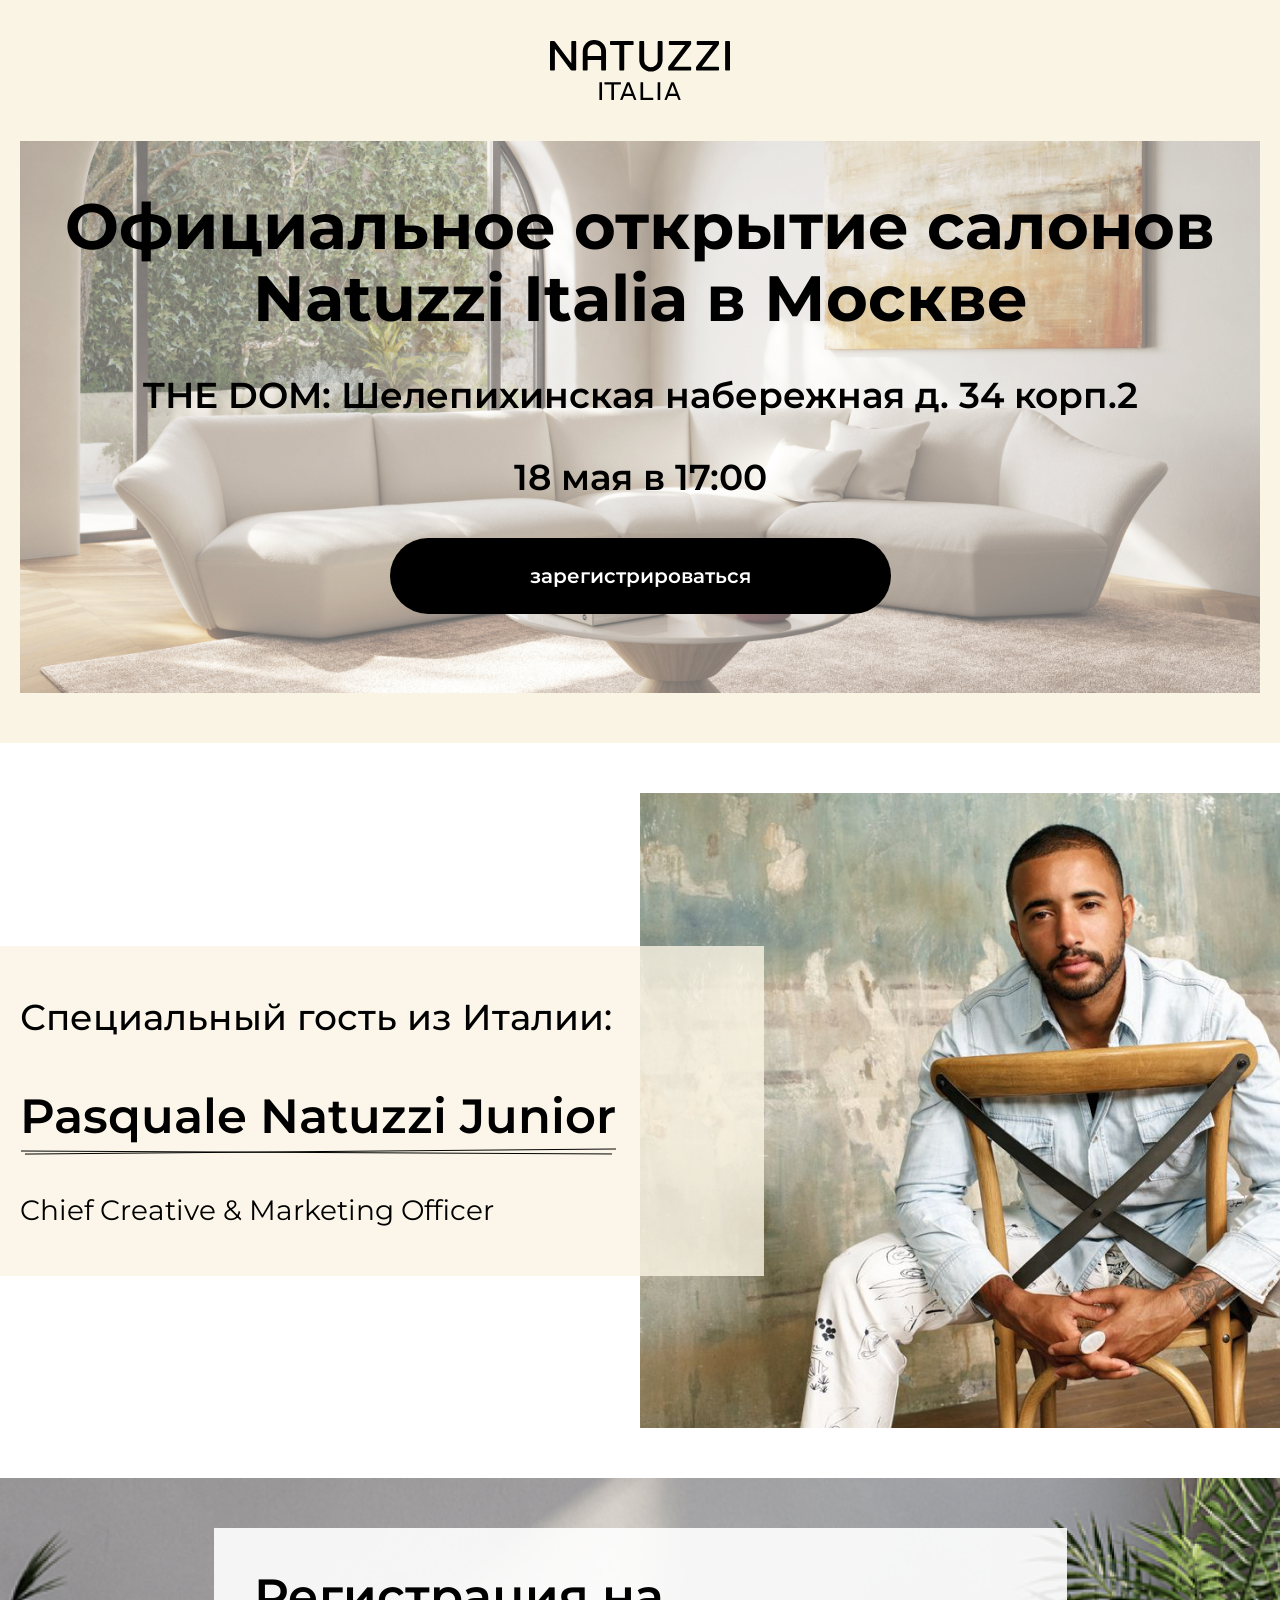
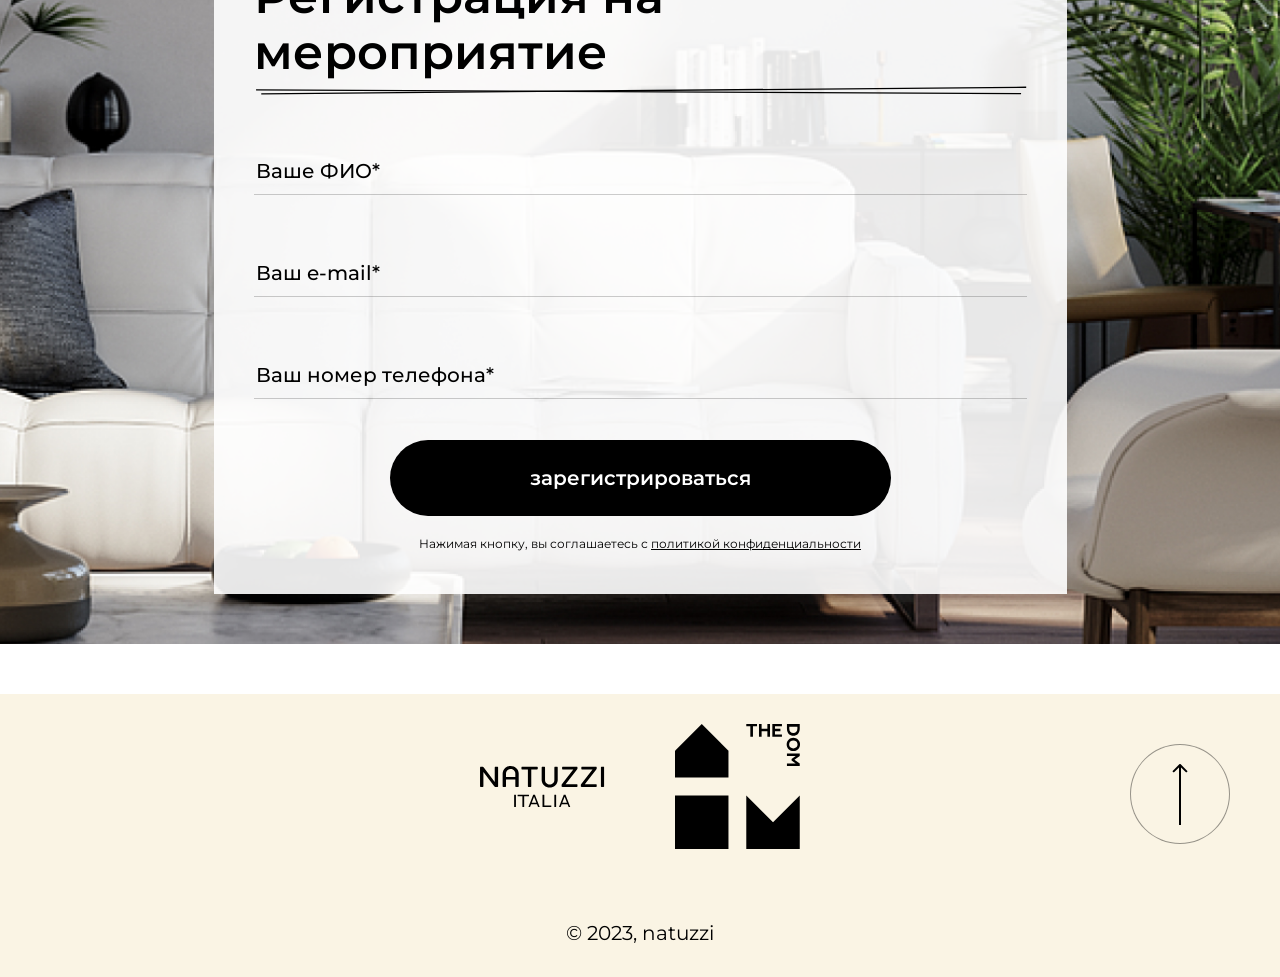
==== commit ef0e7318: "new html" ====
--- a/index.html
+++ b/index.html
@@ -59,80 +59,29 @@
         </div>
       </section>
 
-      <!-- <section class="program">
-        <div class="container">
-          <h2 class="section__title">Программа мероприятия</h2>
-          <div class="program__list">
-            <div class="program__item">
-              <div class="program__item__picture">
-                <img src="img/pic-program1.jpg" alt="">
-              </div>
-              <div class="program__item__content">
-                <h3 class="program__item__title">Песочное шоу – «история NATUZZI»</h3>
-                <p>+ мастер класс для дизайнеров</p>
-              </div>
-            </div>
-            <div class="program__item">
-              <div class="program__item__picture">
-                <img src="img/pic-program2.jpg" alt="">
-              </div>
-              <div class="program__item__content">
-                <h3 class="program__item__title">Дегустация Апулийский вин</h3>
-                <p>Varvaglione Vigne e Vini</p>
-              </div>
-            </div>
-            <div class="program__item program__item_long">
-              <div class="program__item__picture">
-                <img src="img/pic-program3.jpg" alt="">
-              </div>
-              <div class="program__item__content">
-                <h3 class="program__item__title">Выступление Chief Creative Officer - Pasquale Junior Natuzzi</h3>
-              </div>
-            </div>
-            <div class="program__item">
-              <div class="program__item__picture">
-                <img src="img/pic-program4.jpg" alt="">
-              </div>
-              <div class="program__item__content">
-                <h3 class="program__item__title">Розыгрыш легендарного пуфа – Terra (Desinger – Marcantonio)</h3>
-                <p>а так же сертификаты на скидку и другие брендированные подарки для гостей</p>
-              </div>
-            </div>
-            <div class="program__item">
-              <div class="program__item__picture">
-                <img src="img/pic-program5.jpg" alt="">
-              </div>
-              <div class="program__item__content">
-                <h3 class="program__item__title">Фотозона и профессиональный фотограф</h3>
-              </div>
-            </div>
-          </div>
-        </div>
-      </section> -->
-
       <section class="registration" id="registration">
         <div class="container">
           <div class="registration__content">
-            <form action="" class="registration__form">
+            <form action="" class="registration__form" method="post" id="form">
               <h2 class="section__title">Регистрация на мероприятие</h2>
-              <div class="inputWrapper inputError">
-                <input type="text" placeholder="Ваше ФИО*">
+              <div class="inputWrapper">
+                <input type="text" placeholder="Ваше ФИО*" name="fio">
                 <span class="error">Необходимо заполнить поле</span>
               </div>
               <div class="inputWrapper">
-                <input type="text" placeholder="Ваш e-mail*">
+                <input type="text" placeholder="Ваш e-mail*" name="email">
                 <span class="error">Необходимо заполнить поле</span>
               </div>
               <div class="inputWrapper">
-                <input type="text" placeholder="Ваш номер телефона*" class="input-phone">
+                <input type="text" placeholder="Ваш номер телефона*" class="input-phone" name="phone">
                 <span class="error">Необходимо заполнить поле</span>
               </div>
+              <input type="hidden" name="sp" value="" class="sp">
               <div class="controls">
                 <button type="submit" class="btn">Зарегистрироваться</button>
               </div>
               <div class="registration__text">
-                <span>Нажимая кнопку, вы соглашаетесь с <a class="link" data-custom-open="modal-result">политикой
-                    конфиденциальности</a></span>
+                <span>Нажимая кнопку, вы соглашаетесь с <a class="link">политикой конфиденциальности</a></span>
               </div>
             </form>
           </div>
